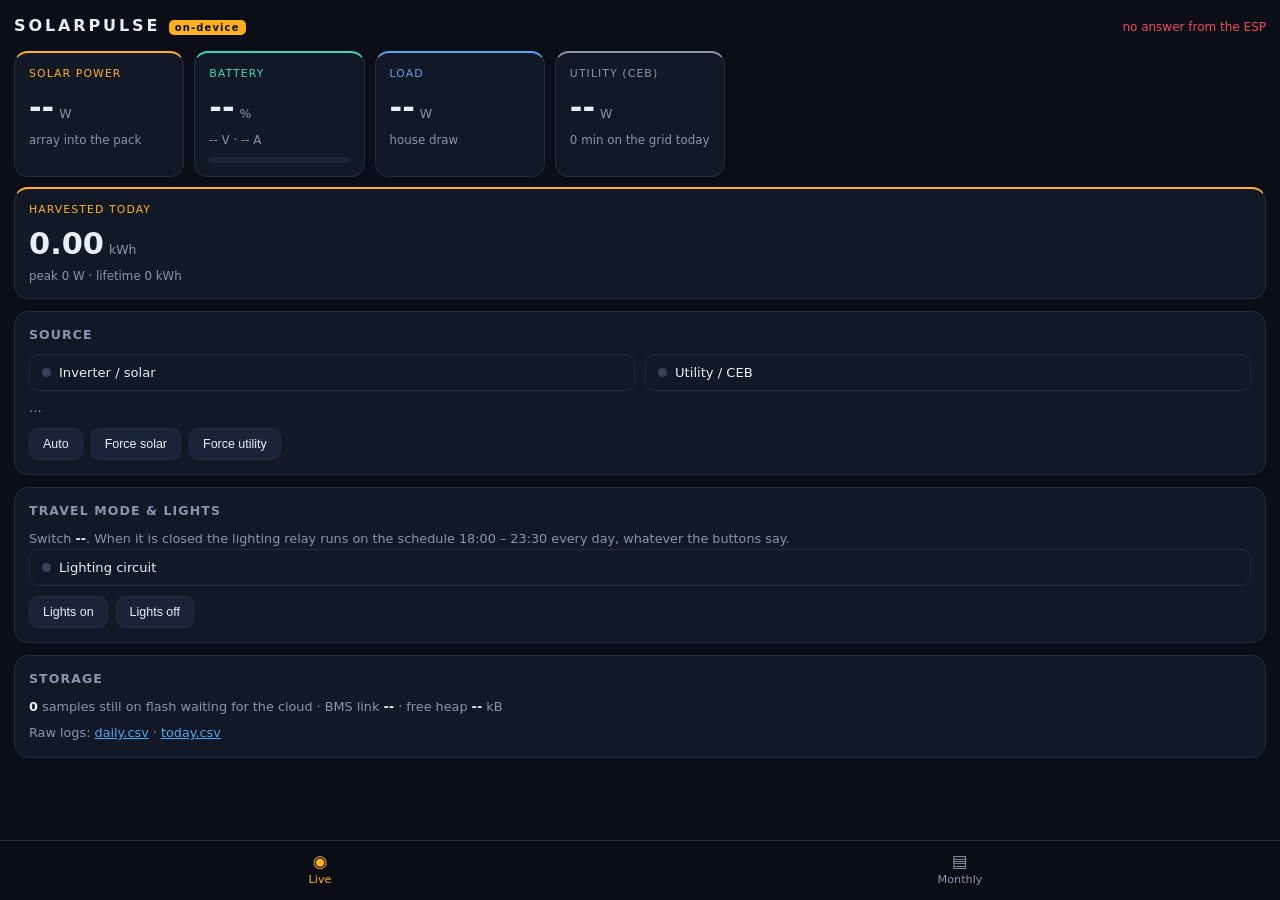
==== firmware/SolarPulse/data/www/index.html @ 35d49180 "Update UI and bug fixes" ====
<!DOCTYPE html>
<html lang="en" data-theme="dark">
<head>
<meta charset="UTF-8">
<meta name="viewport" content="width=device-width, initial-scale=1.0">
<meta name="theme-color" content="#0B0E17">
<title>SolarPulse local</title>
<link rel="stylesheet" href="style.css">
</head>
<body>

<header>
  <h1>SOLARPULSE <span class="tag">on-device</span></h1>
  <span class="stamp" id="stamp">connecting…</span>
</header>

<!-- ===================== LIVE ===================== -->
<main class="tab" id="tab-live">

  <div class="grid">
    <div class="tile amber">
      <p class="k">Solar power</p>
      <p class="v"><b id="pvW">--</b><i>W</i></p>
      <p class="s" id="pvSub">array into the pack</p>
    </div>
    <div class="tile teal">
      <p class="k">Battery</p>
      <p class="v"><b id="soc">--</b><i>%</i></p>
      <p class="s" id="packVI">-- V · -- A</p>
      <div class="bar"><span id="socBar"></span></div>
    </div>
    <div class="tile blue">
      <p class="k">Load</p>
      <p class="v"><b id="loadW">--</b><i>W</i></p>
      <p class="s" id="loadSub">house draw</p>
    </div>
    <div class="tile grey">
      <p class="k">Utility (CEB)</p>
      <p class="v"><b id="gridW">--</b><i>W</i></p>
      <p class="s"><span id="utilMin">0</span> min on the grid today</p>
    </div>
    <div class="tile amber wide">
      <p class="k">Harvested today</p>
      <p class="v"><b id="today">0.00</b><i>kWh</i></p>
      <p class="s">peak <span id="peak">0</span> W · lifetime <span id="life">0</span> kWh</p>
    </div>
  </div>

  <section class="panel">
    <h2>Source</h2>
    <div class="src">
      <div class="relay" id="relay-solar"><span class="led"></span>Inverter / solar</div>
      <div class="relay" id="relay-util"><span class="led"></span>Utility / CEB</div>
    </div>
    <p class="why" id="why">…</p>
    <div class="btns">
      <button data-src="auto">Auto</button>
      <button data-src="solar">Force solar</button>
      <button data-src="utility">Force utility</button>
    </div>
  </section>

  <section class="panel">
    <h2>Travel mode &amp; lights</h2>
    <p class="why">
      Switch <b id="travel">--</b>.
      When it is closed the lighting relay runs on the schedule
      <span id="sched">18:00 – 23:30</span> every day, whatever the buttons say.
    </p>
    <div class="src">
      <div class="relay" id="relay-light"><span class="led"></span>Lighting circuit</div>
    </div>
    <div class="btns">
      <button data-light="1">Lights on</button>
      <button data-light="0">Lights off</button>
    </div>
  </section>

  <section class="panel">
    <h2>Storage</h2>
    <p class="why">
      <b id="queued">0</b> samples still on flash waiting for the cloud ·
      BMS link <b id="bmsLink">--</b> · free heap <b id="heap">--</b> kB
    </p>
    <p class="why">
      Raw logs: <a href="/api/daily">daily.csv</a> ·
      <a href="/api/history" id="todayCsv">today.csv</a>
    </p>
  </section>
</main>

<!-- ===================== MONTHLY ===================== -->
<main class="tab hidden" id="tab-monthly">
  <section class="panel">
    <div class="mhead">
      <h2>Monthly solar power</h2>
      <input type="number" id="year" min="2020" max="2100">
    </div>
    <p class="why" id="mtotal">…</p>
    <div class="chart" id="chart"></div>
    <table class="mtable">
      <thead><tr><th>Month</th><th>Harvested</th><th>Used</th></tr></thead>
      <tbody id="mrows"></tbody>
    </table>
  </section>
</main>

<nav class="bottom">
  <button class="active" data-tab="live"><span>◉</span>Live</button>
  <button data-tab="monthly"><span>▤</span>Monthly</button>
</nav>

<script src="app.js"></script>
</body>
</html>
---- firmware/SolarPulse/data/www/style.css ----
/* SolarPulse on-device UI. No CDN, no fonts, no network needed:
   this page has to work when the internet is the thing that is down. */
:root{
  --bg:#0B0E17; --paper:#131826; --line:#232B3E; --ink:#E9EEF8; --muted:#8A94AC;
  --amber:#FFB020; --gen:#73BF69; --use:#57A6F2; --teal:#3DD6C3; --coral:#F2495C;
}
*{margin:0;padding:0;box-sizing:border-box}
body{
  background:var(--bg);color:var(--ink);
  font:15px/1.45 system-ui,-apple-system,"Segoe UI",Roboto,sans-serif;
  padding:14px 14px 78px;min-height:100vh;
}
.hidden{display:none!important}
a{color:var(--use)}

header{display:flex;align-items:baseline;gap:10px;flex-wrap:wrap;margin-bottom:14px}
h1{font-size:1rem;letter-spacing:.18em;font-weight:700}
.tag{font-size:.62rem;letter-spacing:.12em;color:var(--bg);background:var(--amber);
     padding:2px 6px;border-radius:5px;font-weight:700}
.stamp{margin-left:auto;color:var(--muted);font-size:.75rem}
.stale{color:var(--coral)!important}

/* ---- tiles ---- */
.grid{display:grid;gap:10px;grid-template-columns:repeat(auto-fit,minmax(150px,1fr))}
.tile{background:var(--paper);border:1px solid var(--line);border-radius:14px;padding:13px 14px;
      border-top:2px solid var(--accent,var(--line))}
.tile.wide{grid-column:1/-1}
.amber{--accent:var(--amber)} .teal{--accent:var(--teal)}
.blue{--accent:var(--use)}    .grey{--accent:var(--muted)}
.k{font-size:.68rem;letter-spacing:.1em;text-transform:uppercase;color:var(--accent,var(--muted))}
.v{margin:4px 0 2px;font-variant-numeric:tabular-nums}
.v b{font-size:1.9rem;font-weight:600}
.v i{font-style:normal;font-size:.78rem;color:var(--muted);margin-left:5px}
.s{font-size:.74rem;color:var(--muted)}
.bar{margin-top:8px;height:6px;border-radius:3px;background:#1B2338;overflow:hidden}
.bar span{display:block;height:100%;width:0;background:var(--teal);transition:width .4s}

/* ---- panels ---- */
.panel{background:var(--paper);border:1px solid var(--line);border-radius:14px;
       padding:14px;margin-top:12px}
.panel h2{font-size:.78rem;letter-spacing:.09em;text-transform:uppercase;color:var(--muted);
          margin-bottom:10px;font-weight:600}
.why{font-size:.8rem;color:var(--muted);margin-top:8px}
.why b{color:var(--ink)}

.src{display:flex;gap:10px;flex-wrap:wrap}
.relay{display:flex;align-items:center;gap:8px;font-size:.82rem;
       border:1px solid var(--line);border-radius:10px;padding:8px 12px;flex:1;min-width:150px}
.led{width:9px;height:9px;border-radius:50%;background:#39415A;flex:none}
.relay.on{border-color:var(--gen);color:var(--ink)}
.relay.on .led{background:var(--gen);box-shadow:0 0 9px var(--gen)}
.relay.warn{border-color:var(--amber)}
.relay.warn .led{background:var(--amber);box-shadow:0 0 9px var(--amber)}

.btns{display:flex;gap:8px;flex-wrap:wrap;margin-top:10px}
.btns button{background:#1B2338;color:var(--ink);border:1px solid var(--line);
             border-radius:9px;padding:8px 13px;font-size:.78rem;cursor:pointer}
.btns button:hover{border-color:var(--use)}
.btns button.sel{background:var(--use);color:#06101E;border-color:var(--use);font-weight:600}

/* ---- monthly ---- */
.mhead{display:flex;align-items:center;gap:10px}
.mhead h2{margin:0}
#year{margin-left:auto;background:#1B2338;color:var(--ink);border:1px solid var(--line);
      border-radius:8px;padding:6px 8px;width:92px;font:inherit;font-size:.8rem}
.chart{display:flex;align-items:flex-end;gap:5px;height:190px;margin:16px 0 4px}
.col{flex:1;display:flex;flex-direction:column;justify-content:flex-end;align-items:center;height:100%}
.col u{display:block;width:100%;background:var(--amber);border-radius:4px 4px 0 0;
       min-height:2px;transition:height .4s}
.col em{font-style:normal;font-size:.6rem;color:var(--muted);margin-top:5px}
.col b{font-size:.6rem;color:var(--amber);margin-bottom:3px;font-weight:600}
.col.now u{background:var(--gen)} .col.now b{color:var(--gen)}

.mtable{width:100%;border-collapse:collapse;margin-top:14px;font-size:.78rem}
.mtable th{text-align:right;color:var(--muted);font-weight:500;padding:6px 4px;
           border-bottom:1px solid var(--line)}
.mtable th:first-child{text-align:left}
.mtable td{text-align:right;padding:6px 4px;border-bottom:1px solid #191F2E;
           font-variant-numeric:tabular-nums}
.mtable td:first-child{text-align:left;color:var(--muted)}
.mtable tr.tot td{border-top:1px solid var(--line);border-bottom:0;font-weight:700;color:var(--amber)}

/* ---- bottom nav ---- */
.bottom{position:fixed;left:0;right:0;bottom:0;display:flex;
        background:rgba(11,14,23,.94);border-top:1px solid var(--line);
        backdrop-filter:blur(8px);padding:6px 0 max(6px,env(safe-area-inset-bottom))}
.bottom button{flex:1;background:none;border:0;color:var(--muted);font:inherit;font-size:.7rem;
               padding:6px 0;display:flex;flex-direction:column;align-items:center;gap:2px;cursor:pointer}
.bottom button span{font-size:1.05rem;line-height:1}
.bottom button.active{color:var(--amber)}
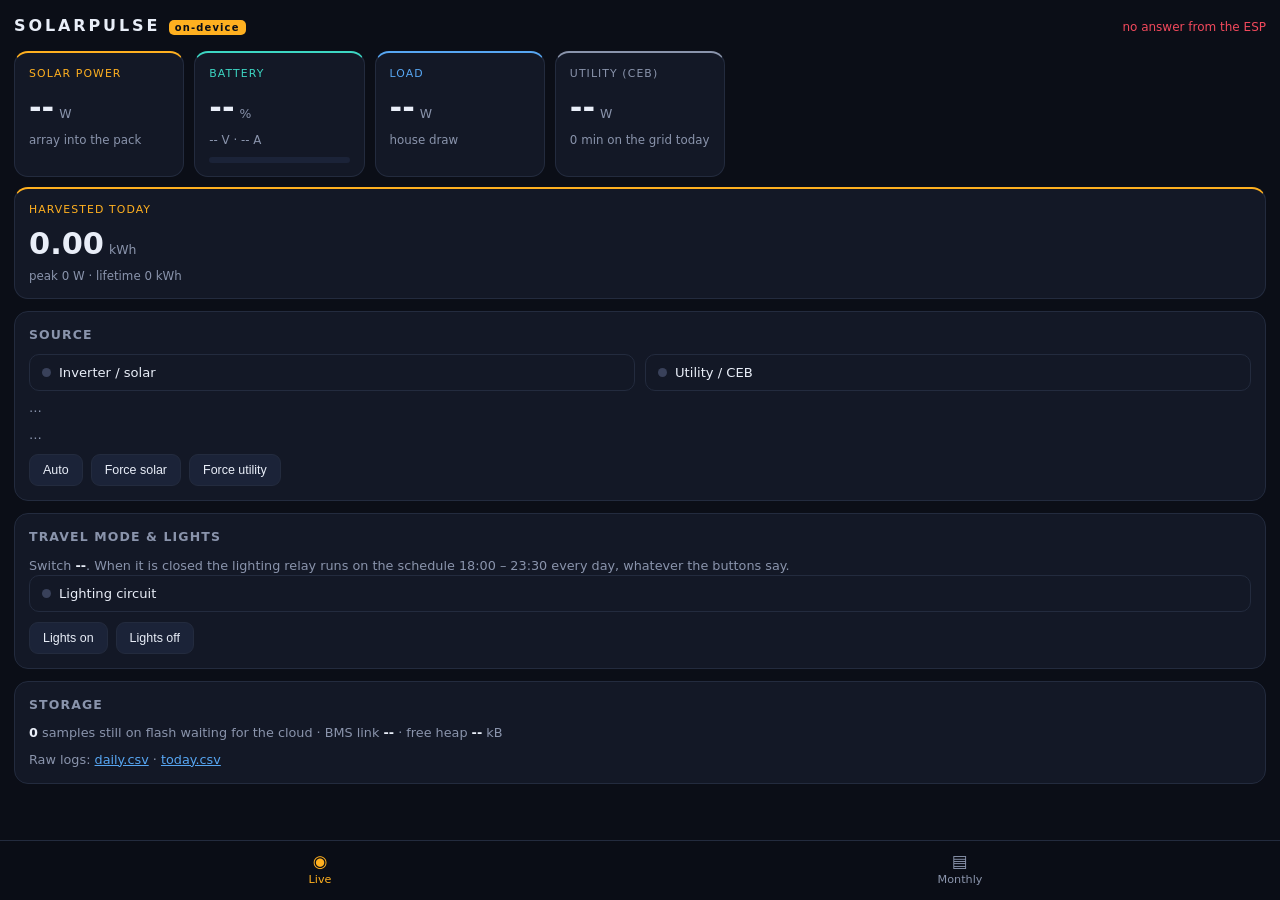
==== commit 2282e78c: "Update index.html" ====
--- a/firmware/SolarPulse/data/www/index.html
+++ b/firmware/SolarPulse/data/www/index.html
@@ -53,6 +53,7 @@
       <div class="relay" id="relay-util"><span class="led"></span>Utility / CEB</div>
     </div>
     <p class="why" id="why">…</p>
+    <p class="why tonight" id="tonight">…</p>
     <div class="btns">
       <button data-src="auto">Auto</button>
       <button data-src="solar">Force solar</button>
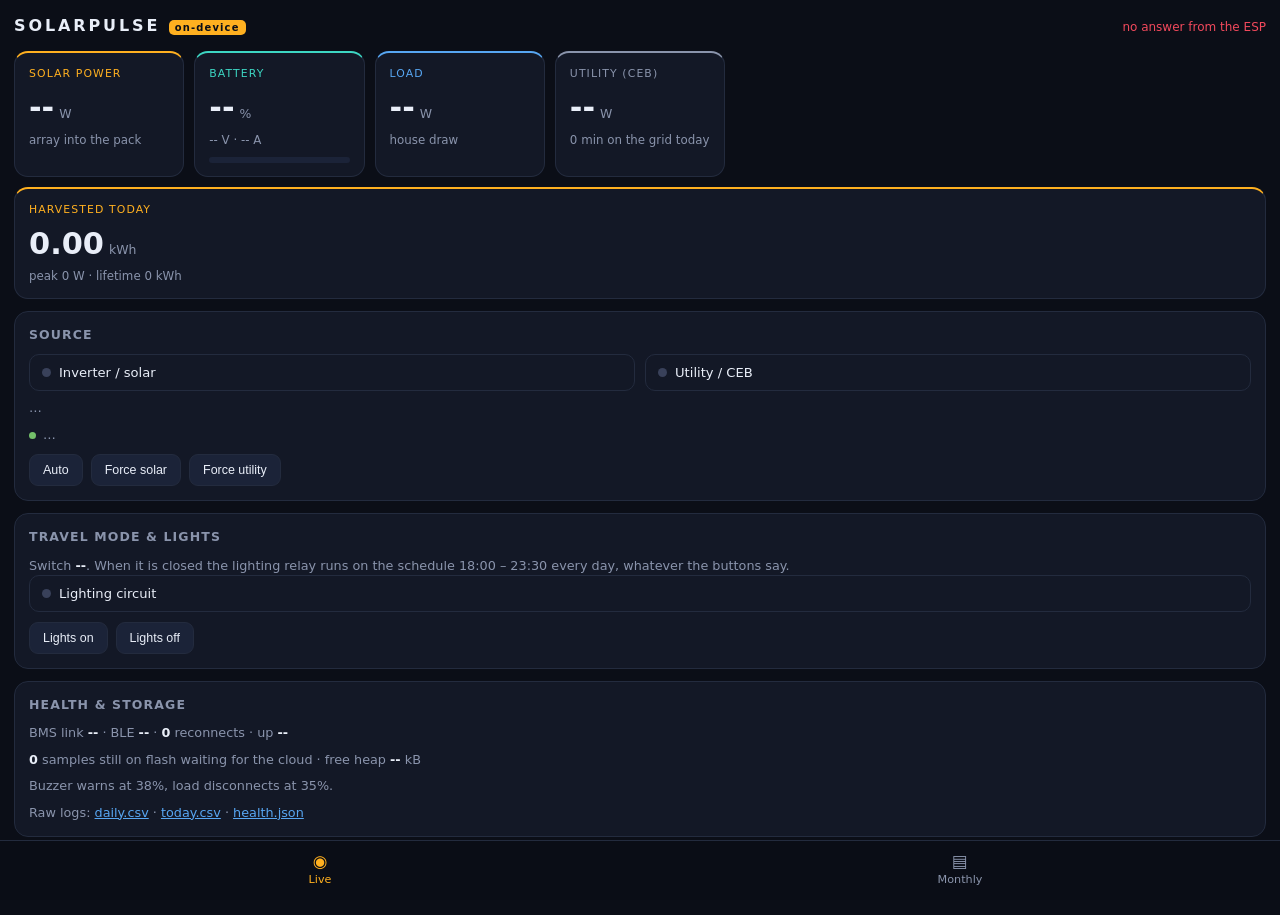
==== commit 25858389: "Modify health and storage section in index.html Updated health and storage section with additional i" ====
--- a/firmware/SolarPulse/data/www/index.html
+++ b/firmware/SolarPulse/data/www/index.html
@@ -16,6 +16,9 @@
 
 <!-- ===================== LIVE ===================== -->
 <main class="tab" id="tab-live">
+
+  <!-- battery protection: only shown when it has something to say -->
+  <div class="protect hidden" id="protect"></div>
 
   <div class="grid">
     <div class="tile amber">
@@ -78,14 +81,20 @@
   </section>
 
   <section class="panel">
-    <h2>Storage</h2>
+    <h2>Health &amp; storage</h2>
+    <p class="why">
+      BMS link <b id="bmsLink">--</b> · BLE <b id="bleState">--</b> ·
+      <b id="reconn">0</b> reconnects · up <b id="uptime">--</b>
+    </p>
     <p class="why">
       <b id="queued">0</b> samples still on flash waiting for the cloud ·
-      BMS link <b id="bmsLink">--</b> · free heap <b id="heap">--</b> kB
+      free heap <b id="heap">--</b> kB
     </p>
+    <p class="why" id="protRule">Buzzer warns at 38%, load disconnects at 35%.</p>
     <p class="why">
       Raw logs: <a href="/api/daily">daily.csv</a> ·
-      <a href="/api/history" id="todayCsv">today.csv</a>
+      <a href="/api/history" id="todayCsv">today.csv</a> ·
+      <a href="/api/health">health.json</a>
     </p>
   </section>
 </main>
--- a/firmware/SolarPulse/data/www/style.css
+++ b/firmware/SolarPulse/data/www/style.css
@@ -88,3 +88,12 @@
                padding:6px 0;display:flex;flex-direction:column;align-items:center;gap:2px;cursor:pointer}
 .bottom button span{font-size:1.05rem;line-height:1}
 .bottom button.active{color:var(--amber)}
+
+/* tonight's evening-floor plan */
+.tonight { display: flex; align-items: center; gap: 7px; flex-wrap: wrap; }
+.tonight::before {
+  content: ""; width: 7px; height: 7px; border-radius: 50%;
+  background: var(--gen); flex: none;
+}
+.tonight.rainy { color: #FFC55C; }
+.tonight.rainy::before { background: var(--amber); box-shadow: 0 0 8px var(--amber); }
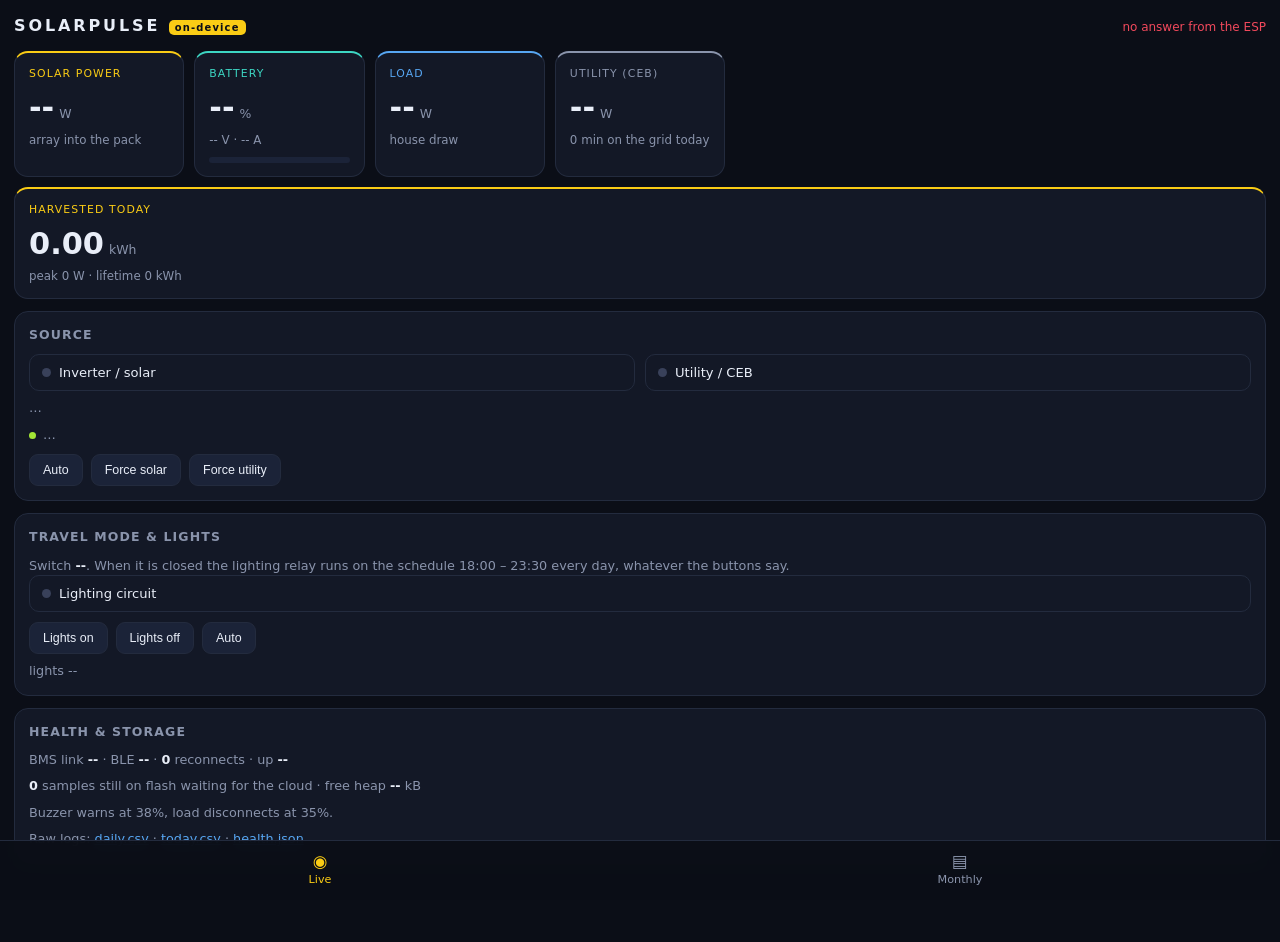
==== commit ffd2b35e: "Persist source across reboot, boot diagnostics, header v2, deploy fix FAULT 2 (the damaging one): sr" ====
--- a/firmware/SolarPulse/data/www/index.html
+++ b/firmware/SolarPulse/data/www/index.html
@@ -75,9 +75,11 @@
       <div class="relay" id="relay-light"><span class="led"></span>Lighting circuit</div>
     </div>
     <div class="btns">
-      <button data-light="1">Lights on</button>
-      <button data-light="0">Lights off</button>
+      <button data-light="on">Lights on</button>
+      <button data-light="off">Lights off</button>
+      <button data-light="auto">Auto</button>
     </div>
+    <p class="why" id="lightWhy">lights --</p>
   </section>
 
   <section class="panel">
--- a/firmware/SolarPulse/data/www/style.css
+++ b/firmware/SolarPulse/data/www/style.css
@@ -2,7 +2,7 @@
    this page has to work when the internet is the thing that is down. */
 :root{
   --bg:#0B0E17; --paper:#131826; --line:#232B3E; --ink:#E9EEF8; --muted:#8A94AC;
-  --amber:#FFB020; --gen:#73BF69; --use:#57A6F2; --teal:#3DD6C3; --coral:#F2495C;
+  --amber:#FACC15; --gen:#A3E635; --use:#57A6F2; --teal:#3DD6C3; --coral:#F2495C;
 }
 *{margin:0;padding:0;box-sizing:border-box}
 body{
@@ -95,5 +95,20 @@
   content: ""; width: 7px; height: 7px; border-radius: 50%;
   background: var(--gen); flex: none;
 }
-.tonight.rainy { color: #FFC55C; }
+.tonight.rainy { color: #FACC15; }
 .tonight.rainy::before { background: var(--amber); box-shadow: 0 0 8px var(--amber); }
+
+/* battery protection banner: warning amber, cutoff red */
+.protect {
+  border-radius: 12px; padding: 11px 13px; margin-bottom: 12px;
+  font-size: .82rem; line-height: 1.4;
+  border: 1px solid var(--amber); background: rgba(250,204,21,.10); color: #FACC15;
+}
+.protect b { color: var(--amber); }
+.protect.cut {
+  border-color: var(--coral); background: rgba(242,73,92,.12); color: #FF8A96;
+  animation: protpulse 1.6s ease-in-out infinite;
+}
+.protect.cut b { color: var(--coral); }
+@keyframes protpulse { 0%,100% { opacity: 1 } 50% { opacity: .62 } }
+@media (prefers-reduced-motion: reduce) { .protect.cut { animation: none } }
